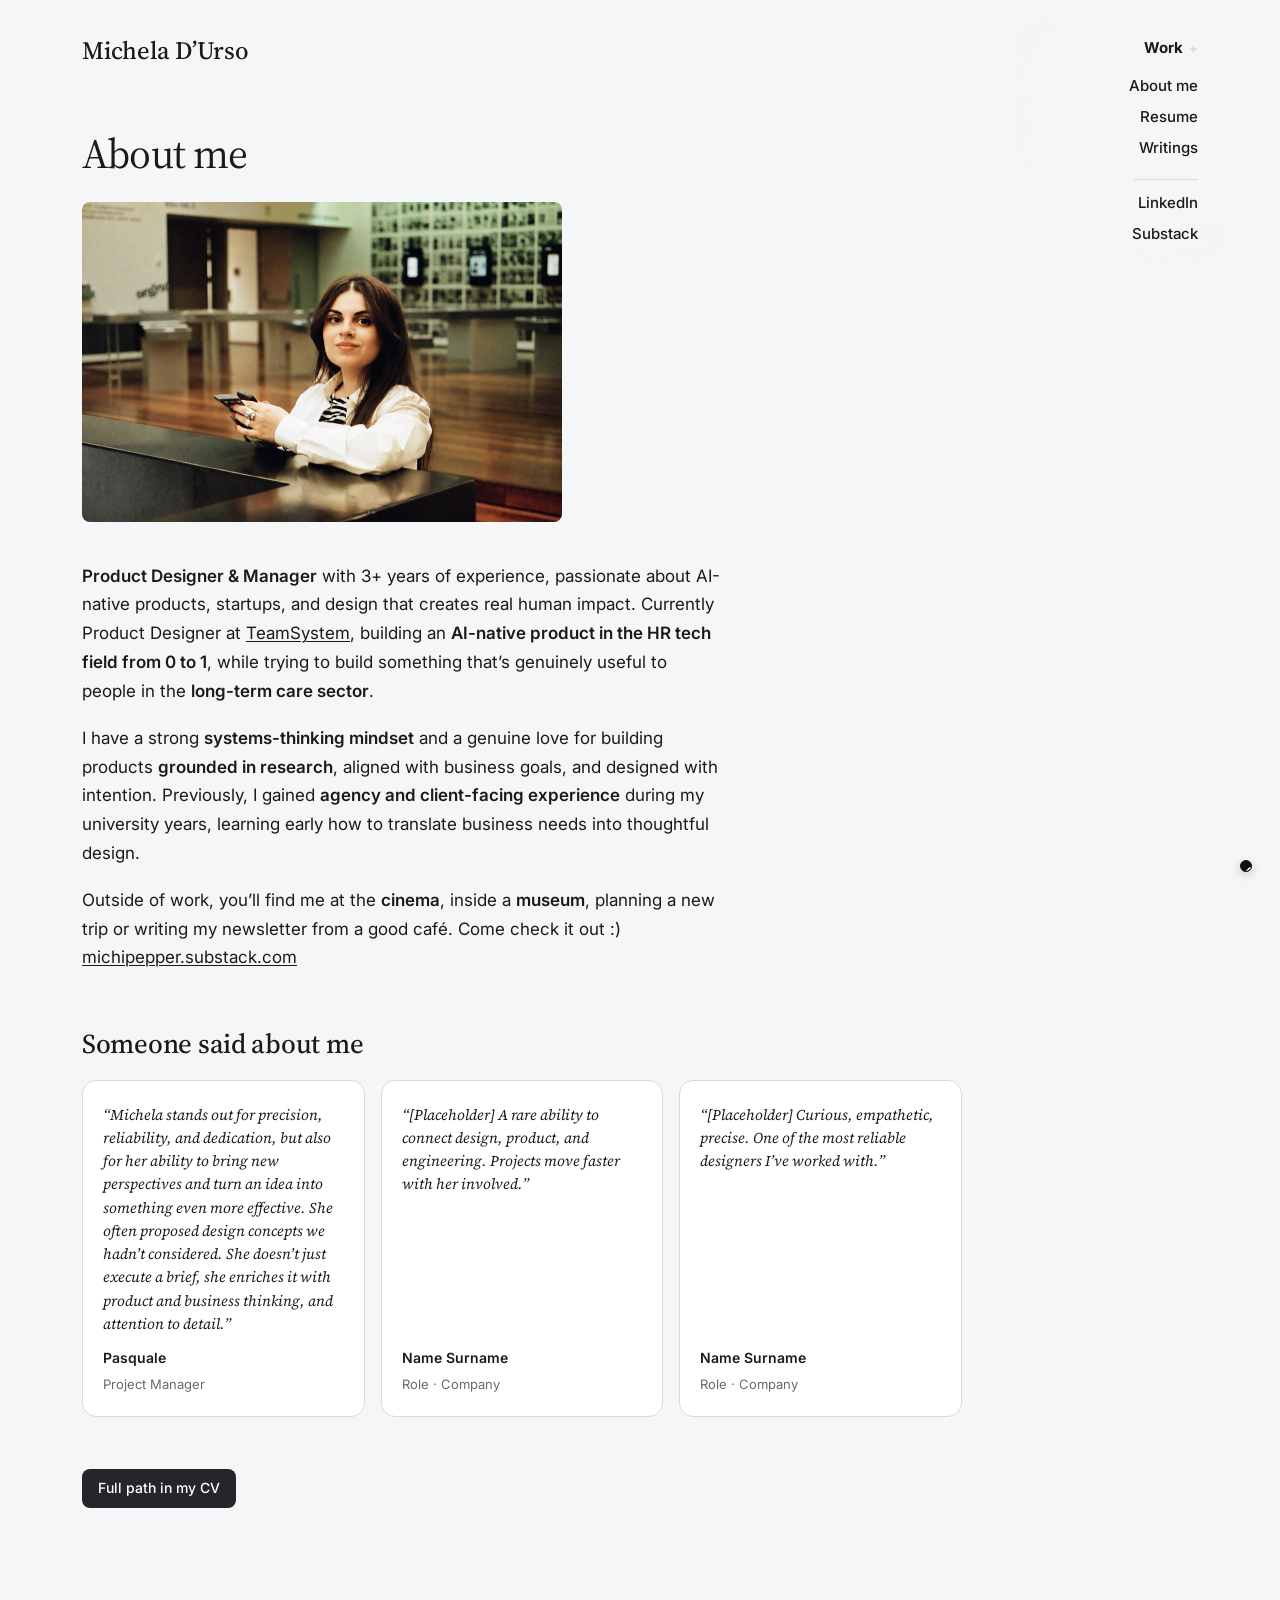
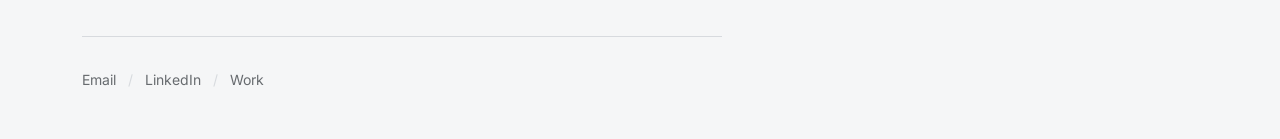
==== about.html @ c5403566 "about" ====
<!DOCTYPE html>
<html lang="en">
<head>
  <meta charset="UTF-8">
  <meta name="viewport" content="width=device-width, initial-scale=1.0">
  <title>About me &mdash; Michela D'Urso</title>
  <meta name="description" content="About Michela D&rsquo;Urso &mdash; Product Designer &amp; Manager working on AI-native products in HR and healthcare. Based in Milan.">
  <link rel="canonical" href="https://michipepper.github.io/about.html">
  <meta name="theme-color" content="#f5f6f7">
  <link rel="icon" type="image/svg+xml" href="assets/favicon.svg">
  <link rel="preconnect" href="https://fonts.googleapis.com">
  <link rel="preconnect" href="https://fonts.gstatic.com" crossorigin>
  <link href="https://fonts.googleapis.com/css2?family=Inter:wght@400;500;600&family=Source+Serif+4:opsz,wght@8..60,400;8..60,500&display=swap" rel="stylesheet">
  <link rel="stylesheet" href="assets/css/style.css?v=20260710d">
  <style>
    /* ===== About page styles ===== */
    .about-top { padding-top: 8px; margin-bottom: 0; }
    .about-photo { margin: 24px 0 40px; }
    .about-photo-ph { width: 480px; max-width: 100%; aspect-ratio: 3 / 2; border-radius: 8px; }
    .about-photo img { width: 480px; max-width: 100%; aspect-ratio: 3 / 2; object-fit: cover; object-position: center; border-radius: 8px; display: block; }

    .about-bio { margin-top: 0; }

    .about-timeline { margin-top: 48px; max-width: 640px; }
    .about-timeline h2 { margin-bottom: 4px; }
    .timeline-brief { margin-top: 12px; }
    .timeline-item { padding: 20px 0; border-top: 1px solid var(--rule); }
    .timeline-item:first-child { border-top: none; padding-top: 8px; }
    .timeline-date { font-size: 13px; color: var(--muted); font-weight: 500; margin-bottom: 4px; font-family: var(--sans); }
    .timeline-role { font-family: var(--serif); font-size: 1.15rem; font-weight: 700; margin-bottom: 4px; }
    .timeline-desc { font-size: 15px; color: var(--text); margin-bottom: 0; }
    .timeline-more { margin-top: 52px; }

    .testimonials { margin-top: 56px; max-width: 880px; }
    .testimonial-grid { display: grid; grid-template-columns: repeat(3, 1fr); gap: 16px; margin-top: 20px; }
    .testimonial-card {
      background: #fff;
      border: 1px solid var(--rule);
      border-radius: 14px;
      padding: 22px 20px;
      display: flex;
      flex-direction: column;
      gap: 12px;
    }
    .testimonial-quote {
      font-family: var(--serif);
      font-size: 15px;
      line-height: 1.55;
      color: var(--text);
      font-style: italic;
      margin-bottom: 0;
      flex: 1;
    }
    .testimonial-name { font-family: var(--sans); font-size: 14px; font-weight: 600; color: var(--text); }
    .testimonial-role { font-family: var(--sans); font-size: 13px; color: var(--muted); margin-top: -8px; }

    @media (max-width: 640px) {
      .testimonial-grid { grid-template-columns: 1fr; }
    }
  </style>
</head>
<body>
  <a class="skip-link" href="#main">Skip to content</a>
  <header class="site-header">
    <a href="index.html" class="site-masthead">Michela D&rsquo;Urso</a>
    <nav class="site-nav" aria-label="Primary">
      <button class="nav-work" aria-expanded="false" aria-controls="work-list">Work</button>
      <ul class="work-list" id="work-list">
        <li><a href="projects/ai-native-payroll.html">AI-native payroll</a></li>
        <li><a href="projects/longterm-care-startup.html">Long-term care startup</a></li>
        <li><a href="projects/dipendenti-in-cloud.html">Dipendenti in Cloud</a></li>
        <li><a href="projects/cnh-lms.html">CNH Web Academy</a></li>
        <li><a href="projects/albertina.html">Albertina Academy</a></li>
        <li><a href="projects/nicer.html">Nicer</a></li>
      </ul>
      <a href="about.html" class="active">About me</a>
      <a href="assets/Michela_DUrso_CV_2026.pdf" target="_blank" rel="noopener">Resume</a>
      <a href="writings.html">Writings</a>
      <span class="nav-divider" aria-hidden="true"></span>
      <a href="https://linkedin.com/in/dursomichela" target="_blank" rel="noopener">LinkedIn</a>
      <a href="https://michipepper.substack.com" target="_blank" rel="noopener">Substack</a>
    </nav>
  </header>

  <main class="site-content" id="main">
    <header class="about-top">
      <h1 class="case-title">About me</h1>
    </header>

    <div class="about-photo">
      <img loading="lazy" src="assets/images/michela-portrait.jpg" alt="Michela D&rsquo;Urso">
    </div>

    <article class="prose about-bio">
      <p><strong>Product Designer &amp; Manager</strong> with 3+ years of experience, passionate about AI-native products, startups, and design that creates real human impact. Currently Product Designer at <a href="https://www.teamsystem.com" target="_blank" rel="noopener">TeamSystem</a>, building an <strong>AI-native product in the HR tech field from 0 to 1</strong>, while trying to build something that&rsquo;s genuinely useful to people in the <strong>long-term care sector</strong>.</p>
      <p>I have a strong <strong>systems-thinking mindset</strong> and a genuine love for building products <strong>grounded in research</strong>, aligned with business goals, and designed with intention. Previously, I gained <strong>agency and client-facing experience</strong> during my university years, learning early how to translate business needs into thoughtful design.</p>
      <p>Outside of work, you&rsquo;ll find me at the <strong>cinema</strong>, inside a <strong>museum</strong>, planning a new trip or writing my newsletter from a good caf&eacute;. Come check it out :) <a href="https://michipepper.substack.com" target="_blank" rel="noopener">michipepper.substack.com</a></p>
    </article>

    <section class="testimonials">
      <h2>Someone said about me</h2>
      <div class="testimonial-grid">
        <div class="testimonial-card">
          <p class="testimonial-quote">&ldquo;Michela stands out for precision, reliability, and dedication, but also for her ability to bring new perspectives and turn an idea into something even more effective. She often proposed design concepts we hadn&rsquo;t considered. She doesn&rsquo;t just execute a brief, she enriches it with product and business thinking, and attention to detail.&rdquo;</p>
          <div class="testimonial-name">Pasquale</div>
          <div class="testimonial-role">Project Manager</div>
        </div>
        <div class="testimonial-card">
          <p class="testimonial-quote">&ldquo;[Placeholder] A rare ability to connect design, product, and engineering. Projects move faster with her involved.&rdquo;</p>
          <div class="testimonial-name">Name Surname</div>
          <div class="testimonial-role">Role &middot; Company</div>
        </div>
        <div class="testimonial-card">
          <p class="testimonial-quote">&ldquo;[Placeholder] Curious, empathetic, precise. One of the most reliable designers I&rsquo;ve worked with.&rdquo;</p>
          <div class="testimonial-name">Name Surname</div>
          <div class="testimonial-role">Role &middot; Company</div>
        </div>
      </div>
    </section>

    <div class="cta-row timeline-more">
      <a href="assets/Michela_DUrso_CV_2026.pdf" target="_blank" rel="noopener" class="cta">Full path in my CV</a>
    </div>

  </main>

  <footer class="site-footer footer">
    <div class="footer-inner">
      <a href="mailto:dursomichela01@gmail.com">Email</a>
      <span class="sep">/</span>
      <a href="https://linkedin.com/in/dursomichela" target="_blank" rel="noopener">LinkedIn</a>
      <span class="sep">/</span>
      <a href="index.html">Work</a>
    </div>
  </footer>
  <script src="assets/js/nav.js?v=20260710d"></script>
</body>
</html>
---- assets/css/style.css ----
/* ========== RESET ========== */
*, *::before, *::after {
  box-sizing: border-box;
  margin: 0;
  padding: 0;
}

html {
  -webkit-font-smoothing: antialiased;
  -moz-osx-font-smoothing: grayscale;
  text-rendering: optimizeLegibility;
}

img {
  max-width: 100%;
  height: auto;
  display: block;
}

a {
  color: inherit;
  text-decoration: none;
}

/* ========== TYPOGRAPHY & TOKENS ========== */
:root {
  /* Palette — cool editorial */
  --bg: #f5f6f7;
  --bg-alt: #eceef0;
  --text: #1a1a1a;
  --muted: #676b6f;
  --rule: #d7dade;
  --accent: #24262a;
  --link: #1a1a1a;
  --link-hover: #55636d;

  /* Type */
  --serif: "Source Serif 4", "Source Serif Pro", "Iowan Old Style", "Apple Garamond", Baskerville, "Times New Roman", serif;
  --sans: "Inter", -apple-system, BlinkMacSystemFont, "Segoe UI", Helvetica, Arial, sans-serif;

  /* Spacing */
  --max-w: 720px;
  --max-w-wide: 880px;
}

body {
  background: var(--bg);
  color: var(--text);
  font-family: var(--sans);
  font-size: 17px;
  line-height: 1.6;
  font-weight: 400;
}

h1, h2, h3, h4 {
  font-family: var(--serif);
  font-weight: 500;
  line-height: 1.15;
  letter-spacing: -0.01em;
  color: var(--text);
}

h1 {
  font-size: 3.5rem;
  font-weight: 400;
  letter-spacing: -0.025em;
  margin-bottom: 1.5rem;
}

h2 {
  font-size: 1.7rem;
  font-weight: 500;
  margin-bottom: 0.5rem;
}

h3 {
  font-size: 1.3rem;
  margin-bottom: 0.4rem;
}

p {
  margin-bottom: 1rem;
  color: var(--text);
}

p + p {
  margin-top: 0;
}

em, i { font-style: italic; }
strong, b { font-weight: 600; }

/* Inline links — Jenny Wen style: underlined, warm hover */
a.link, .prose a, p a {
  color: var(--link);
  text-decoration: underline;
  text-decoration-thickness: 1px;
  text-underline-offset: 2px;
  transition: color 0.15s ease;
}

a.link:hover, .prose a:hover, p a:hover {
  color: var(--link-hover);
}

/* ========== LAYOUT ========== */
.container {
  max-width: var(--max-w);
  margin: 0 auto;
  padding: 0 24px;
}

.container-wide {
  max-width: var(--max-w-wide);
  margin: 0 auto;
  padding: 0 24px;
}

/* ========== NAV ========== */
.nav {
  padding: 32px 0 16px;
  font-family: var(--sans);
  font-size: 15px;
}

.nav-inner {
  display: flex;
  gap: 28px;
  align-items: baseline;
}

.nav a {
  color: var(--muted);
  font-weight: 500;
  transition: color 0.15s ease;
}

.nav a:hover {
  color: var(--text);
}

.nav a.active {
  color: var(--text);
}

/* ========== HERO ========== */
.hero {
  padding: 48px 0 56px;
}

.hero-name {
  font-family: var(--serif);
  font-size: 3.5rem;
  font-weight: 500;
  letter-spacing: -0.025em;
  line-height: 1.1;
  margin-bottom: 1.5rem;
}

.hero-intro {
  font-size: 18px;
  line-height: 1.65;
  color: var(--text);
  max-width: 640px;
}

.hero-intro p {
  margin-bottom: 1.1rem;
}

/* ========== TIMELINE ENTRIES ========== */
.entries {
  margin-top: 24px;
}

.entry {
  padding: 32px 0;
  border-top: 1px solid var(--rule);
  max-width: min(880px, calc(100vw - 260px));
}

.entry-body { max-width: 640px; }

.entry:first-child {
  border-top: none;
  padding-top: 8px;
}

.entry-date {
  font-family: var(--sans);
  font-size: 13px;
  color: var(--muted);
  text-transform: none;
  letter-spacing: 0.02em;
  margin-bottom: 8px;
  font-weight: 500;
}

.entry-title {
  font-family: var(--serif);
  font-size: 1.5rem;
  font-weight: 500;
  margin-bottom: 8px;
  letter-spacing: -0.01em;
}

.entry-title a {
  border-bottom: 1.5px solid transparent;
  transition: border-color 0.15s ease;
}

.entry-title a:hover {
  border-bottom-color: var(--link-hover);
  color: var(--link-hover);
}

.entry-desc {
  font-size: 17px;
  line-height: 1.6;
  color: var(--text);
  max-width: 640px;
}

.entry-meta {
  font-family: var(--sans);
  font-size: 13px;
  color: var(--muted);
  margin-top: 10px;
  display: flex;
  gap: 18px;
  flex-wrap: wrap;
}

.entry-meta span::before {
  content: "·";
  margin-right: 18px;
  color: var(--rule);
}

.entry-meta span:first-child::before {
  content: "";
  margin: 0;
}

/* ========== CASE STUDY (single project) ========== */
.case-header {
  padding: 48px 0 32px;
  border-bottom: 1px solid var(--rule);
  margin-bottom: 40px;
  max-width: 640px;
}

.case-title {
  font-family: var(--serif);
  font-size: 2.6rem;
  font-weight: 400;
  letter-spacing: -0.02em;
  line-height: 1.15;
  margin-bottom: 12px;
}

.case-subtitle {
  font-size: 18px;
  color: var(--muted);
  max-width: 640px;
  margin-bottom: 24px;
}

.case-meta {
  display: flex;
  gap: 32px;
  flex-wrap: wrap;
  font-family: var(--sans);
  font-size: 13px;
  color: var(--muted);
}

.case-meta-item {
  display: flex;
  flex-direction: column;
  gap: 2px;
}

.case-meta-label {
  font-size: 12px;
  color: var(--text);
  text-transform: uppercase;
  letter-spacing: 0.08em;
  font-weight: 600;
}

.case-meta-value {
  font-size: 14px;
  color: var(--text);
}

.prose {
  max-width: 640px;
  font-size: 17px;
  line-height: 1.7;
}

.prose h2 {
  font-size: 1.55rem;
  margin-top: 2.4rem;
  margin-bottom: 0.8rem;
}

.prose h3 {
  font-size: 1.15rem;
  margin-top: 1.8rem;
  margin-bottom: 0.4rem;
}

.prose p {
  margin-bottom: 1.1rem;
}

.prose ul {
  margin-bottom: 1.2rem;
  padding-left: 20px;
}

.prose ul li {
  margin-bottom: 0.4rem;
  line-height: 1.6;
}

.prose blockquote {
  border-left: 2px solid var(--rule);
  padding-left: 20px;
  margin: 1.5rem 0;
  font-style: italic;
  color: var(--muted);
}

/* ========== CTA BUTTON ========== */
.cta-row {
  margin: 2rem 0 0.5rem;
}
a.cta {
  display: inline-block;
  font-family: var(--sans);
  font-size: 0.875rem;
  font-weight: 500;
  color: #fff;
  background: var(--accent);
  padding: 0.5rem 1rem;
  border-radius: 8px;
  text-decoration: none;
  transition: background 0.15s ease, transform 0.15s ease;
}
a.cta:hover {
  background: var(--link-hover);
  color: #fff;
}

/* ========== FOOTER ========== */
.footer {
  margin-top: 96px;
  padding: 32px 0 48px;
  font-family: var(--sans);
  font-size: 14px;
  color: var(--muted);
}

.footer-inner {
  display: flex;
  gap: 8px;
  flex-wrap: wrap;
  align-items: center;
  max-width: 640px;
  border-top: 1px solid var(--rule);
  padding-top: 32px;
}

.footer a {
  color: var(--muted);
  transition: color 0.15s ease;
}

.footer a:hover {
  color: var(--text);
}

.footer .sep {
  color: var(--rule);
  margin: 0 4px;
}

/* ========== SECTION HEADERS ========== */
.section-label {
  font-family: var(--sans);
  font-size: 12px;
  text-transform: uppercase;
  letter-spacing: 0.12em;
  font-weight: 600;
  color: var(--muted);
  margin-bottom: 24px;
  margin-top: 56px;
}

/* ========== RESPONSIVE ========== */
@media (max-width: 640px) {
  body { font-size: 16px; }
  .hero-name { font-size: 2.4rem; }
  .case-title { font-size: 2rem; }
  .entry-title { font-size: 1.3rem; }
  .hero { padding: 32px 0 40px; }
  .nav { padding: 24px 0 8px; }
  .nav-inner { gap: 20px; }
  .case-meta { gap: 20px; }
}

/* ========== ACCESSIBILITY ========== */
/* Visible keyboard focus, scoped to keyboard users via :focus-visible */
a:focus-visible,
button:focus-visible,
[tabindex]:focus-visible {
  outline: 2px solid var(--link-hover);
  outline-offset: 3px;
  border-radius: 2px;
}

/* Skip link — hidden until focused via keyboard */
.skip-link {
  position: absolute;
  left: 8px;
  top: -48px;
  z-index: 100;
  padding: 8px 16px;
  background: var(--text);
  color: var(--bg);
  font-family: var(--sans);
  font-size: 14px;
  font-weight: 500;
  border-radius: 6px;
  transition: top 0.15s ease;
}

.skip-link:focus {
  top: 8px;
}

/* ========== UTIL ========== */
.subtle { color: var(--muted); }
.pill {
  display: inline-block;
  padding: 3px 10px;
  background: var(--bg-alt);
  border-radius: 999px;
  font-size: 12px;
  color: var(--muted);
  font-family: var(--sans);
  margin-right: 6px;
  margin-bottom: 6px;
}

/* ========== SITE LAYOUT (right-side nav, Jenny Wen style) ========== */
.site-header,
.site-content,
.site-footer {
  max-width: 1180px;
  margin-left: auto;
  margin-right: auto;
  padding-left: 32px;
  padding-right: 32px;
}

.site-header {
  position: relative;
  display: flex;
  justify-content: space-between;
  align-items: flex-start;
  gap: 40px;
  padding-top: 36px;
  margin-bottom: 56px;
}

/* Homepage: name + intro live in the header, masthead omitted */
.site-intro { max-width: 680px; margin-top: 64px; }
.site-intro .hero-name { margin-bottom: 1.3rem; }
.site-content > .section-label:first-child { margin-top: 0; }

.site-masthead {
  font-family: var(--serif);
  font-size: 1.55rem;
  font-weight: 500;
  letter-spacing: -0.01em;
  line-height: 1.2;
  color: var(--text);
}

.site-masthead .site-section { color: var(--muted); }

/* Right-side vertical nav — fixed so it stays in place on scroll and the
   Work accordion never pushes the page content down. Right offset tracks
   the centered content column instead of the raw viewport edge. */
.site-nav {
  position: fixed;
  top: 36px;
  right: max(32px, calc((100vw - 1180px) / 2 + 32px));
  z-index: 10;
  display: flex;
  flex-direction: column;
  align-items: flex-end;
  text-align: right;
  gap: 7px;
  font-family: var(--sans);
  font-size: 15px;
  flex-shrink: 0;
}

.site-nav a,
.nav-work {
  color: var(--text);
  font-weight: 500;
  transition: color 0.15s ease;
}

.site-nav a:hover,
.nav-work:hover { color: var(--text); }
.site-nav a.active { color: var(--text); }

.nav-work {
  background: none;
  border: none;
  padding: 0;
  font: inherit;
  font-weight: 700;
  cursor: pointer;
  display: inline-flex;
  align-items: baseline;
  gap: 6px;
}

.nav-work::after {
  content: "+";
  font-size: 13px;
  color: var(--rule);
  transition: color 0.15s ease;
}

.nav-work[aria-expanded="true"]::after { content: "\2013"; }

.work-list {
  list-style: none;
  display: flex;
  flex-direction: column;
  align-items: flex-end;
  gap: 5px;
  margin: 0;
  padding: 0;
  max-height: 0;
  overflow: hidden;
  opacity: 0;
  transition: max-height 0.28s ease, opacity 0.2s ease, margin 0.28s ease;
}

.work-list.open {
  max-height: 360px;
  opacity: 1;
  margin: 6px 0 4px;
}

.work-list a {
  font-size: 14px;
  color: var(--text);
  font-weight: 400;
}

.nav-divider {
  width: 64px;
  height: 1px;
  background: var(--rule);
  margin: 12px 0 4px;
}

.site-content { width: 100%; }

.site-footer {
  margin-top: 96px;
  padding-bottom: 48px;
  font-family: var(--sans);
  font-size: 14px;
  color: var(--muted);
}

/* ========== WRITINGS (Notes style) ========== */
.writings-intro {
  font-size: 18px;
  color: var(--muted);
  max-width: 600px;
  margin-bottom: 8px;
}

.writing-list { margin-top: 8px; }

.writing {
  padding: 28px 0;
  border-top: 1px solid var(--rule);
  max-width: 640px;
}

.writing:first-child { border-top: none; padding-top: 8px; }

.writing-date {
  font-size: 13px;
  color: var(--muted);
  margin-bottom: 8px;
  font-weight: 500;
}

.writing-title {
  font-family: var(--serif);
  font-size: 1.4rem;
  font-weight: 500;
  letter-spacing: -0.01em;
  line-height: 1.25;
  margin-bottom: 6px;
}

.writing-title a {
  text-decoration: underline;
  text-decoration-thickness: 1px;
  text-underline-offset: 3px;
  transition: color 0.15s ease;
}

.writing-title a:hover { color: var(--link-hover); }

.writing-desc {
  font-size: 16px;
  color: var(--muted);
  max-width: 600px;
}

/* ========== IMAGE PLACEHOLDERS ========== */
.img-placeholder {
  display: flex;
  align-items: center;
  justify-content: center;
  text-align: center;
  background: var(--bg-alt);
  border: 1px dashed #b9bec3;
  border-radius: 6px;
  color: var(--muted);
  font-family: var(--sans);
  font-size: 11px;
  letter-spacing: 0.03em;
  padding: 10px;
  word-break: break-word;
}

/* Cover image under each work entry (title + description above it) */
.entry-cover { display: block; margin-top: 20px; }
.entry-cover .img-placeholder { aspect-ratio: 16 / 9; }
.entry-cover img {
  width: 100%;
  height: auto;
  border-radius: 8px;
  display: block;
}

/* Figures inside a project case study */
.project-figure { max-width: 640px; margin: 2.2rem 0; }
.project-figure .img-placeholder { aspect-ratio: 3 / 2; }
.project-figure img {
  width: 100%;
  height: auto;
  border-radius: 8px;
  display: block;
}
.project-figure figcaption {
  font-size: 13px;
  color: var(--muted);
  margin-top: 10px;
}

/* Cover image — larger (880px), sits under the title + description.
   Capped so it never slides under the fixed right-side nav on scroll. */
.project-cover {
  max-width: min(880px, calc(100vw - 260px));
  margin-top: 1.6rem;
}
.project-cover .img-placeholder { aspect-ratio: 16 / 9; }
.case-header:has(+ .project-cover) {
  border-bottom: none;
  margin-bottom: 20px;
}

/* Right-nav layout — mobile */
@media (max-width: 640px) {
  .site-header {
    flex-direction: column;
    gap: 18px;
    padding-top: 24px;
    margin-bottom: 36px;
  }
  .site-nav { position: static; top: auto; right: auto; align-items: flex-start; text-align: left; width: 100%; }
  .site-intro { margin-top: 24px; }
  .work-list { align-items: flex-start; }
  .nav-divider { align-self: stretch; width: 100%; }
  .site-header,
  .site-content,
  .site-footer { padding-left: 20px; padding-right: 20px; }
  .writing-title { font-size: 1.25rem; }
  .entry { max-width: 100%; }
  .project-cover { max-width: 100%; }
}
.prose .pull-quote{
  font-family: "Source Serif 4", Georgia, serif;
  font-size: 1.5rem;
  line-height: 1.35;
  color: #5b3df5;
  font-style: normal;
  margin: 2.5rem 0;
  padding: 0;
  border: 0;
}
.prose .pull-quote cite{
  display: block;
  margin-top: 0.6rem;
  font-size: 0.9rem;
  font-style: normal;
  color: #5b3df5;
}
.pull-statement{
  font-family: "Source Serif 4", Georgia, serif;
  font-size: 1.5rem;
  line-height: 1.35;
  color: #5b3df5;
  margin: 2.5rem 0;
}

/* ========== CNH CASE — KPI cards ========== */
.kpi-grid {
  display: grid;
  grid-template-columns: repeat(3, 1fr);
  gap: 14px;
  margin: 1.8rem 0;
  max-width: 640px;
}
.kpi {
  background: #fff;
  border: 1px solid var(--rule);
  border-radius: 14px;
  padding: 20px 18px;
}
.kpi-val {
  font-family: var(--serif);
  font-size: 1.85rem;
  font-weight: 600;
  color: #c4630a;          /* CNH-Case orange; use var(--link-hover) for site brown */
  line-height: 1;
  letter-spacing: -0.01em;
}
.kpi-lab {
  font-size: 13px;
  color: var(--muted);
  margin-top: 8px;
  line-height: 1.4;
}

/* ========== CNH CASE — process phases ========== */
.phase {
  display: grid;
  grid-template-columns: auto 1fr;
  gap: 16px;
  align-items: start;
  margin: 0.9rem 0;
  max-width: 640px;
}
.phase-n {
  font-family: var(--serif);
  font-size: 1.35rem;
  font-weight: 600;
  color: #c4630a;
  line-height: 1.1;
  min-width: 34px;
}
.phase-t {
  font-size: 16px;
  line-height: 1.6;
}

/* CNH page only — orange accents instead of the site purple */
.page-cnh .pull-statement { color: #c4630a; }

@media (max-width: 640px) {
  .kpi-grid { grid-template-columns: 1fr; }
}

/* Back-to-top chevron — injected on every page by nav.js */
/* Back-to-top: always present as a small dot; opens into a full chevron on scroll */
.to-top {
  position: fixed;
  right: 28px;
  bottom: 28px;
  width: 12px;
  height: 12px;
  display: grid;
  place-items: center;
  padding: 0;
  background: #111;
  color: #fff;
  border: 1px solid #111;
  border-radius: 50%;
  box-shadow: 0 3px 10px rgba(20, 26, 34, 0.22);
  cursor: pointer;
  overflow: hidden;
  transition: width 0.25s ease, height 0.25s ease, box-shadow 0.25s ease, background 0.15s ease, border-color 0.15s ease;
  z-index: 100;
}
.to-top svg {
  width: 18px;
  height: 18px;
  display: block;
  opacity: 0;
  transform: scale(0.4);
  transition: opacity 0.2s ease, transform 0.25s ease;
}
.to-top.visible {
  width: 44px;
  height: 44px;
  box-shadow: 0 6px 20px rgba(20, 26, 34, 0.22);
}
.to-top.visible svg {
  opacity: 1;
  transform: scale(1);
}
.to-top:hover { background: #000; border-color: #000; }
.to-top:focus-visible { outline: 2px solid var(--link-hover); outline-offset: 2px; }

@media (max-width: 640px) {
  .to-top { right: 16px; bottom: 16px; }
}

/* Soft frosted zone behind the nav — always present (open or closed), and
   feathered with a gradient mask so it reads as a gentle blurred area rather
   than a hard-edged rectangle. It grows automatically as the menu expands. */
.site-nav::before {
  content: "";
  position: absolute;
  inset: -18px -24px -20px -30px;
  z-index: -1;
  border-radius: 18px;
  background: rgba(245, 246, 247, 0.18);
  backdrop-filter: blur(8px);
  -webkit-backdrop-filter: blur(8px);
  -webkit-mask-image: radial-gradient(135% 120% at 100% 10%, #000 40%, rgba(0, 0, 0, 0.5) 62%, transparent 84%);
  mask-image: radial-gradient(135% 120% at 100% 10%, #000 40%, rgba(0, 0, 0, 0.5) 62%, transparent 84%);
  pointer-events: none;
  transition: inset 0.28s ease;
}
@media (max-width: 640px) {
  .site-nav::before { display: none; }
}

/* Social nav links (LinkedIn, Substack) underline on hover */
.site-nav a[href*="linkedin.com"]:hover,
.site-nav a[href*="substack.com"]:hover {
  text-decoration: underline;
  text-underline-offset: 3px;
}
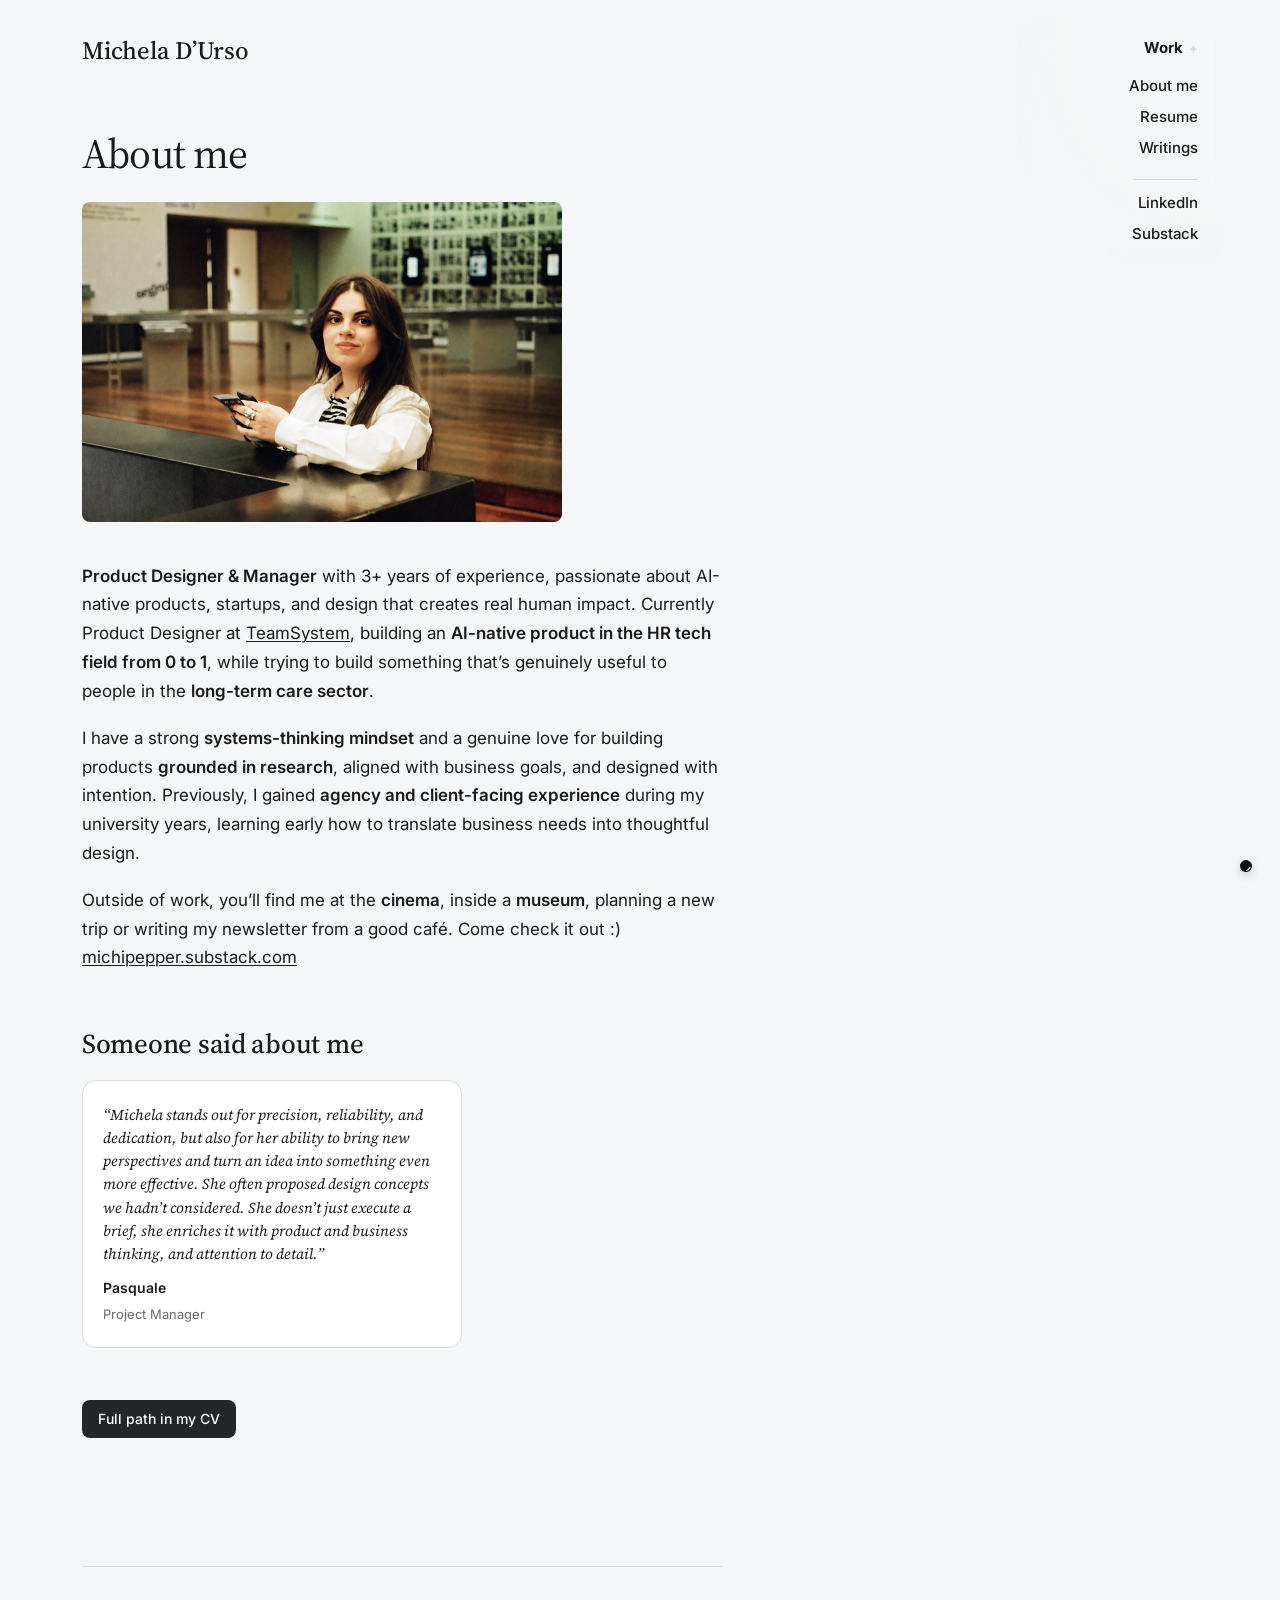
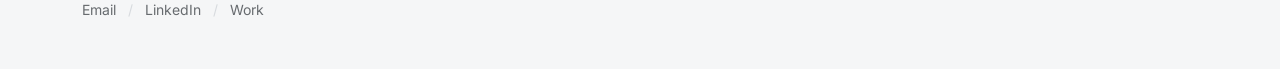
==== commit 7640fcf4: "Hide placeholder testimonials until real ones are ready Co-Authored-By: Claude Opus 4.8 (1M context)" ====
--- a/about.html
+++ b/about.html
@@ -32,7 +32,7 @@
     .timeline-more { margin-top: 52px; }
 
     .testimonials { margin-top: 56px; max-width: 880px; }
-    .testimonial-grid { display: grid; grid-template-columns: repeat(3, 1fr); gap: 16px; margin-top: 20px; }
+    .testimonial-grid { display: grid; grid-template-columns: repeat(auto-fit, minmax(260px, 380px)); gap: 16px; margin-top: 20px; justify-content: start; }
     .testimonial-card {
       background: #fff;
       border: 1px solid var(--rule);
@@ -105,16 +105,7 @@
           <div class="testimonial-name">Pasquale</div>
           <div class="testimonial-role">Project Manager</div>
         </div>
-        <div class="testimonial-card">
-          <p class="testimonial-quote">&ldquo;[Placeholder] A rare ability to connect design, product, and engineering. Projects move faster with her involved.&rdquo;</p>
-          <div class="testimonial-name">Name Surname</div>
-          <div class="testimonial-role">Role &middot; Company</div>
-        </div>
-        <div class="testimonial-card">
-          <p class="testimonial-quote">&ldquo;[Placeholder] Curious, empathetic, precise. One of the most reliable designers I&rsquo;ve worked with.&rdquo;</p>
-          <div class="testimonial-name">Name Surname</div>
-          <div class="testimonial-role">Role &middot; Company</div>
-        </div>
+        <!-- TODO: add two more real testimonials here; placeholder cards hidden until then -->
       </div>
     </section>
 
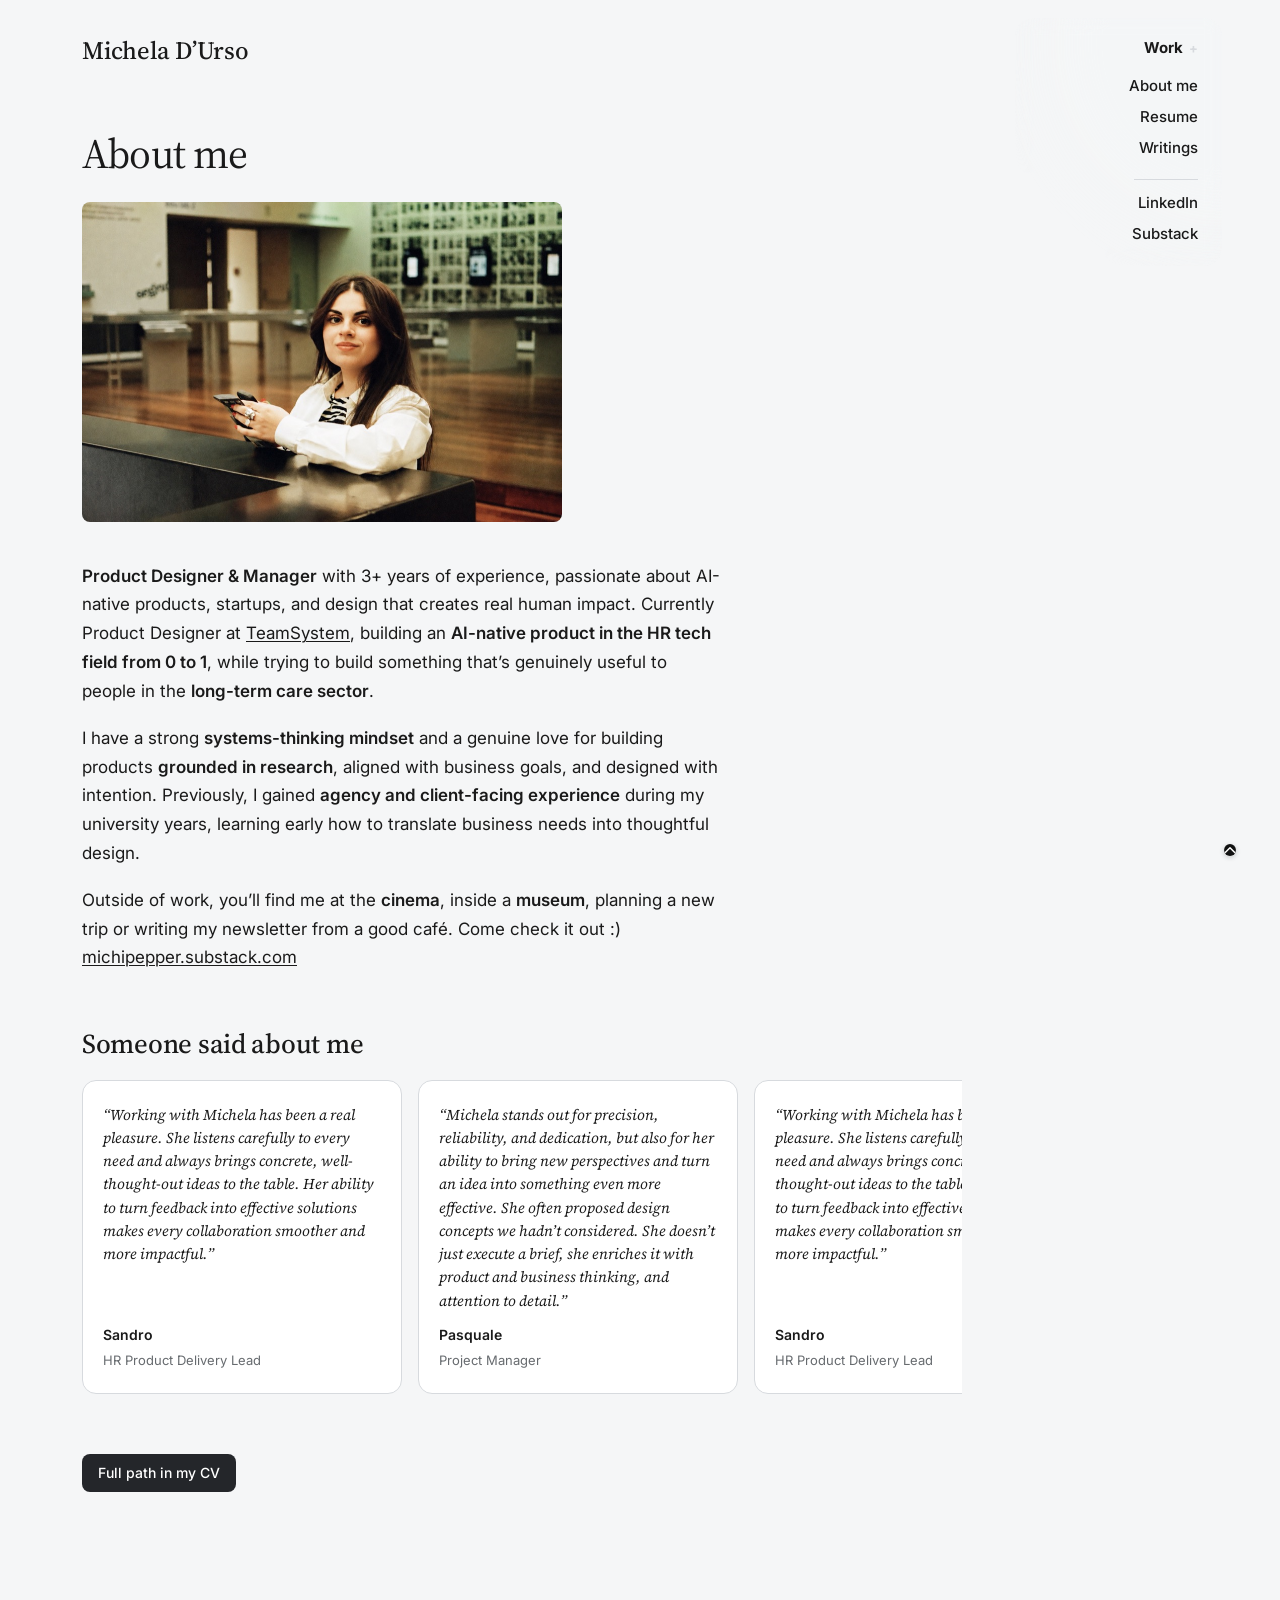
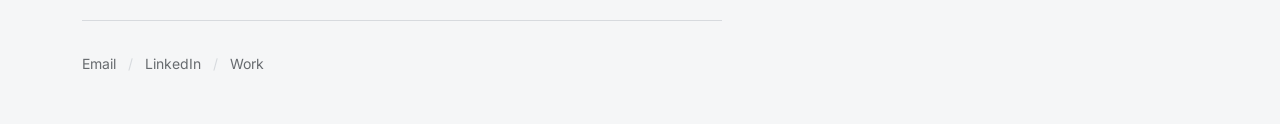
==== commit 0aac6f3c: "fix about me" ====
--- a/about.html
+++ b/about.html
@@ -32,8 +32,26 @@
     .timeline-more { margin-top: 52px; }
 
     .testimonials { margin-top: 56px; max-width: 880px; }
-    .testimonial-grid { display: grid; grid-template-columns: repeat(auto-fit, minmax(260px, 380px)); gap: 16px; margin-top: 20px; justify-content: start; }
+    /* Single-row scrollable carousel */
+    .testimonial-grid {
+      display: flex;
+      flex-wrap: nowrap;
+      gap: 16px;
+      margin-top: 20px;
+      overflow-x: auto;
+      scroll-snap-type: x mandatory;
+      -webkit-overflow-scrolling: touch;
+      scroll-padding: 2px;
+      padding-bottom: 8px;
+      scrollbar-width: thin;
+      scrollbar-color: var(--rule) transparent;
+    }
+    .testimonial-grid::-webkit-scrollbar { height: 6px; }
+    .testimonial-grid::-webkit-scrollbar-thumb { background: var(--rule); border-radius: 3px; }
+    .testimonial-grid::-webkit-scrollbar-track { background: transparent; }
     .testimonial-card {
+      flex: 0 0 320px;
+      scroll-snap-align: start;
       background: #fff;
       border: 1px solid var(--rule);
       border-radius: 14px;
@@ -55,7 +73,7 @@
     .testimonial-role { font-family: var(--sans); font-size: 13px; color: var(--muted); margin-top: -8px; }
 
     @media (max-width: 640px) {
-      .testimonial-grid { grid-template-columns: 1fr; }
+      .testimonial-card { flex-basis: 84%; }
     }
   </style>
 </head>
@@ -74,7 +92,7 @@
         <li><a href="projects/nicer.html">Nicer</a></li>
       </ul>
       <a href="about.html" class="active">About me</a>
-      <a href="assets/Michela_DUrso_CV_2026.pdf" target="_blank" rel="noopener">Resume</a>
+      <a href="assets/Michela_DUrso_CV_2026.pdf?v=20260710" target="_blank" rel="noopener">Resume</a>
       <a href="writings.html">Writings</a>
       <span class="nav-divider" aria-hidden="true"></span>
       <a href="https://linkedin.com/in/dursomichela" target="_blank" rel="noopener">LinkedIn</a>
@@ -99,18 +117,27 @@
 
     <section class="testimonials">
       <h2>Someone said about me</h2>
-      <div class="testimonial-grid">
+      <div class="testimonial-grid" tabindex="0" role="region" aria-label="Testimonials, scroll horizontally">
+         <div class="testimonial-card">
+          <p class="testimonial-quote">&ldquo;Working with Michela has been a real pleasure. She listens carefully to every need and always brings concrete, well-thought-out ideas to the table. Her ability to turn feedback into effective solutions makes every collaboration smoother and more impactful.&rdquo;</p>
+          <div class="testimonial-name">Sandro</div>
+          <div class="testimonial-role">HR Product Delivery Lead</div>
+        </div>
         <div class="testimonial-card">
           <p class="testimonial-quote">&ldquo;Michela stands out for precision, reliability, and dedication, but also for her ability to bring new perspectives and turn an idea into something even more effective. She often proposed design concepts we hadn&rsquo;t considered. She doesn&rsquo;t just execute a brief, she enriches it with product and business thinking, and attention to detail.&rdquo;</p>
           <div class="testimonial-name">Pasquale</div>
           <div class="testimonial-role">Project Manager</div>
         </div>
-        <!-- TODO: add two more real testimonials here; placeholder cards hidden until then -->
+        <div class="testimonial-card">
+          <p class="testimonial-quote">&ldquo;Working with Michela has been a real pleasure. She listens carefully to every need and always brings concrete, well-thought-out ideas to the table. Her ability to turn feedback into effective solutions makes every collaboration smoother and more impactful.&rdquo;</p>
+          <div class="testimonial-name">Sandro</div>
+          <div class="testimonial-role">HR Product Delivery Lead</div>
+        </div>
       </div>
     </section>
 
     <div class="cta-row timeline-more">
-      <a href="assets/Michela_DUrso_CV_2026.pdf" target="_blank" rel="noopener" class="cta">Full path in my CV</a>
+      <a href="assets/Michela_DUrso_CV_2026.pdf?v=20260710" target="_blank" rel="noopener" class="cta">Full path in my CV</a>
     </div>
 
   </main>
--- a/assets/css/style.css
+++ b/assets/css/style.css
@@ -402,6 +402,7 @@
 
 /* ========== RESPONSIVE ========== */
 @media (max-width: 640px) {
+  html, body { overflow-x: hidden; }
   body { font-size: 16px; }
   .hero-name { font-size: 2.4rem; }
   .case-title { font-size: 2rem; }
@@ -554,12 +555,14 @@
   max-height: 0;
   overflow: hidden;
   opacity: 0;
-  transition: max-height 0.28s ease, opacity 0.2s ease, margin 0.28s ease;
+  transform: translateY(-4px);
+  transition: opacity 0.2s ease, transform 0.2s ease;
 }
 
 .work-list.open {
   max-height: 360px;
   opacity: 1;
+  transform: translateY(0);
   margin: 6px 0 4px;
 }
 
@@ -791,28 +794,38 @@
   .kpi-grid { grid-template-columns: 1fr; }
 }
 
-/* Back-to-top chevron — injected on every page by nav.js */
-/* Back-to-top: always present as a small dot; opens into a full chevron on scroll */
+/* Back-to-top: always present as a small dot; opens into a full chevron on scroll.
+   The circle is a ::before scaled with transform (no width/height layout animation),
+   inside a fixed 44px tap target. */
 .to-top {
   position: fixed;
   right: 28px;
   bottom: 28px;
-  width: 12px;
-  height: 12px;
+  width: 44px;
+  height: 44px;
   display: grid;
   place-items: center;
   padding: 0;
+  background: transparent;
+  color: #fff;
+  border: 0;
+  cursor: pointer;
+  z-index: 100;
+}
+.to-top::before {
+  content: "";
+  position: absolute;
+  inset: 0;
+  border-radius: 50%;
   background: #111;
-  color: #fff;
-  border: 1px solid #111;
-  border-radius: 50%;
-  box-shadow: 0 3px 10px rgba(20, 26, 34, 0.22);
-  cursor: pointer;
-  overflow: hidden;
-  transition: width 0.25s ease, height 0.25s ease, box-shadow 0.25s ease, background 0.15s ease, border-color 0.15s ease;
-  z-index: 100;
-}
+  box-shadow: 0 6px 20px rgba(20, 26, 34, 0.22);
+  transform: scale(0.27);
+  transition: transform 0.25s ease, background 0.15s ease;
+}
+.to-top.visible::before { transform: scale(1); }
+.to-top:hover::before { background: #000; }
 .to-top svg {
+  position: relative;
   width: 18px;
   height: 18px;
   display: block;
@@ -820,16 +833,10 @@
   transform: scale(0.4);
   transition: opacity 0.2s ease, transform 0.25s ease;
 }
-.to-top.visible {
-  width: 44px;
-  height: 44px;
-  box-shadow: 0 6px 20px rgba(20, 26, 34, 0.22);
-}
 .to-top.visible svg {
   opacity: 1;
   transform: scale(1);
 }
-.to-top:hover { background: #000; border-color: #000; }
 .to-top:focus-visible { outline: 2px solid var(--link-hover); outline-offset: 2px; }
 
 @media (max-width: 640px) {
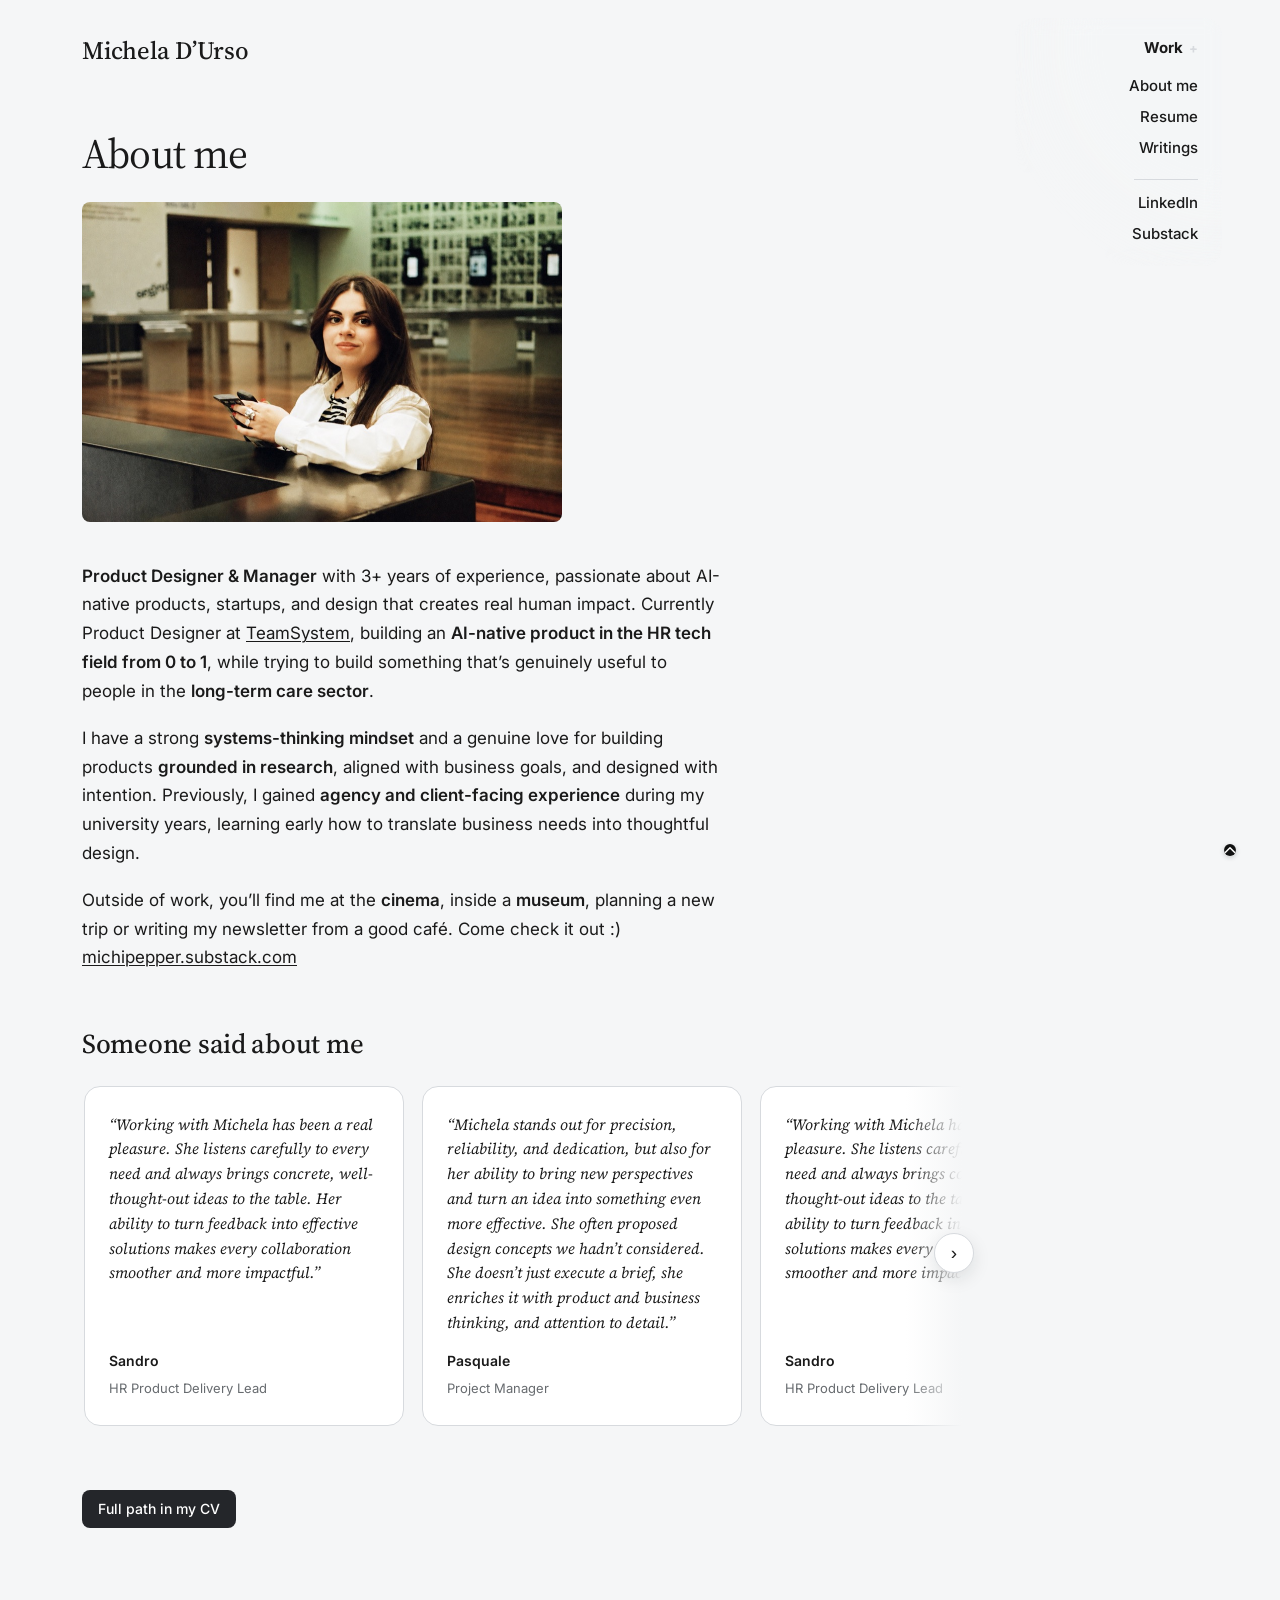
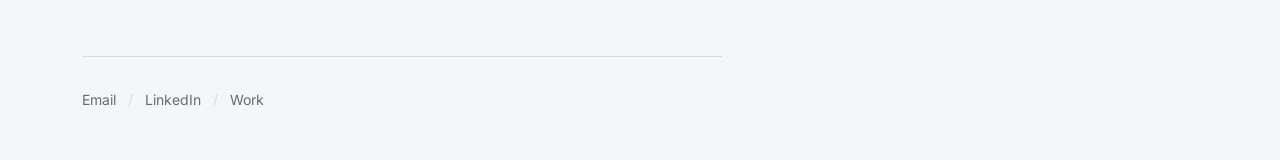
==== commit 77d49bb9: "fix" ====
--- a/about.html
+++ b/about.html
@@ -32,38 +32,41 @@
     .timeline-more { margin-top: 52px; }
 
     .testimonials { margin-top: 56px; max-width: 880px; }
-    /* Single-row scrollable carousel */
+    /* Testimonials carousel — single row, smooth horizontal scroll */
+    .testimonial-carousel { position: relative; margin-top: 20px; }
     .testimonial-grid {
       display: flex;
       flex-wrap: nowrap;
-      gap: 16px;
-      margin-top: 20px;
+      gap: 18px;
       overflow-x: auto;
       scroll-snap-type: x mandatory;
+      scroll-behavior: smooth;
       -webkit-overflow-scrolling: touch;
-      scroll-padding: 2px;
-      padding-bottom: 8px;
-      scrollbar-width: thin;
-      scrollbar-color: var(--rule) transparent;
-    }
-    .testimonial-grid::-webkit-scrollbar { height: 6px; }
-    .testimonial-grid::-webkit-scrollbar-thumb { background: var(--rule); border-radius: 3px; }
-    .testimonial-grid::-webkit-scrollbar-track { background: transparent; }
+      scroll-padding-left: 2px;
+      padding: 6px 2px 12px;
+      scrollbar-width: none;
+    }
+    .testimonial-grid::-webkit-scrollbar { display: none; }
     .testimonial-card {
       flex: 0 0 320px;
       scroll-snap-align: start;
       background: #fff;
       border: 1px solid var(--rule);
-      border-radius: 14px;
-      padding: 22px 20px;
+      border-radius: 16px;
+      padding: 26px 24px;
       display: flex;
       flex-direction: column;
-      gap: 12px;
+      gap: 14px;
+      transition: transform 0.25s ease, box-shadow 0.25s ease;
+    }
+    .testimonial-card:hover {
+      transform: translateY(-3px);
+      box-shadow: 0 14px 30px rgba(20, 26, 34, 0.09);
     }
     .testimonial-quote {
       font-family: var(--serif);
-      font-size: 15px;
-      line-height: 1.55;
+      font-size: 15.5px;
+      line-height: 1.6;
       color: var(--text);
       font-style: italic;
       margin-bottom: 0;
@@ -72,8 +75,54 @@
     .testimonial-name { font-family: var(--sans); font-size: 14px; font-weight: 600; color: var(--text); }
     .testimonial-role { font-family: var(--sans); font-size: 13px; color: var(--muted); margin-top: -8px; }
 
+    /* edge fades — visible only when there's more to scroll toward */
+    .testimonial-carousel::before,
+    .testimonial-carousel::after {
+      content: "";
+      position: absolute;
+      top: 0; bottom: 12px;
+      width: 56px;
+      pointer-events: none;
+      z-index: 2;
+      opacity: 0;
+      transition: opacity 0.2s ease;
+    }
+    .testimonial-carousel::before { left: 0; background: linear-gradient(90deg, var(--bg), transparent); }
+    .testimonial-carousel::after { right: 0; background: linear-gradient(270deg, var(--bg), transparent); }
+    .testimonial-carousel.can-left::before { opacity: 1; }
+    .testimonial-carousel.can-right::after { opacity: 1; }
+
+    /* prev / next controls */
+    .tcar-btn {
+      position: absolute;
+      top: calc(50% - 6px);
+      transform: translateY(-50%);
+      z-index: 3;
+      width: 40px; height: 40px;
+      display: grid; place-items: center;
+      border-radius: 50%;
+      border: 1px solid var(--rule);
+      background: #fff;
+      color: var(--text);
+      cursor: pointer;
+      box-shadow: 0 6px 18px rgba(20, 26, 34, 0.10);
+      opacity: 0;
+      transition: opacity 0.2s ease, border-color 0.15s ease, transform 0.15s ease;
+      font-size: 19px; line-height: 1; padding: 0;
+    }
+    .tcar-btn.prev { left: -12px; }
+    .tcar-btn.next { right: -12px; }
+    .tcar-btn:hover { border-color: var(--text); }
+    .testimonial-carousel.can-left .tcar-btn.prev,
+    .testimonial-carousel.can-right .tcar-btn.next { opacity: 1; }
+    .tcar-btn:focus-visible { opacity: 1; outline: 2px solid var(--link-hover); outline-offset: 2px; }
+
     @media (max-width: 640px) {
       .testimonial-card { flex-basis: 84%; }
+      .testimonial-carousel::before, .testimonial-carousel::after { width: 32px; }
+    }
+    @media (hover: none) {
+      .tcar-btn { display: none; }
     }
   </style>
 </head>
@@ -117,6 +166,7 @@
 
     <section class="testimonials">
       <h2>Someone said about me</h2>
+      <div class="testimonial-carousel">
       <div class="testimonial-grid" tabindex="0" role="region" aria-label="Testimonials, scroll horizontally">
          <div class="testimonial-card">
           <p class="testimonial-quote">&ldquo;Working with Michela has been a real pleasure. She listens carefully to every need and always brings concrete, well-thought-out ideas to the table. Her ability to turn feedback into effective solutions makes every collaboration smoother and more impactful.&rdquo;</p>
@@ -134,6 +184,9 @@
           <div class="testimonial-role">HR Product Delivery Lead</div>
         </div>
       </div>
+      <button class="tcar-btn prev" type="button" aria-label="Previous testimonials">&lsaquo;</button>
+      <button class="tcar-btn next" type="button" aria-label="Next testimonials">&rsaquo;</button>
+      </div>
     </section>
 
     <div class="cta-row timeline-more">
@@ -152,5 +205,29 @@
     </div>
   </footer>
   <script src="assets/js/nav.js?v=20260710d"></script>
+  <script>
+    // Testimonials carousel — smooth prev/next + dynamic edge fades
+    (function () {
+      var car = document.querySelector('.testimonial-carousel');
+      if (!car) return;
+      var track = car.querySelector('.testimonial-grid');
+      var prev = car.querySelector('.tcar-btn.prev');
+      var next = car.querySelector('.tcar-btn.next');
+      function step() {
+        var card = track.querySelector('.testimonial-card');
+        return card ? card.getBoundingClientRect().width + 18 : track.clientWidth * 0.9;
+      }
+      function update() {
+        var max = track.scrollWidth - track.clientWidth - 1;
+        car.classList.toggle('can-left', track.scrollLeft > 1);
+        car.classList.toggle('can-right', track.scrollLeft < max);
+      }
+      if (prev) prev.addEventListener('click', function () { track.scrollBy({ left: -step(), behavior: 'smooth' }); });
+      if (next) next.addEventListener('click', function () { track.scrollBy({ left: step(), behavior: 'smooth' }); });
+      track.addEventListener('scroll', update, { passive: true });
+      window.addEventListener('resize', update);
+      update();
+    })();
+  </script>
 </body>
 </html>
--- a/assets/css/style.css
+++ b/assets/css/style.css
@@ -441,6 +441,16 @@
 
 .skip-link:focus {
   top: 8px;
+}
+
+/* Respect users who prefer reduced motion — near-instant, no smooth scroll */
+@media (prefers-reduced-motion: reduce) {
+  *, *::before, *::after {
+    animation-duration: 0.01ms !important;
+    animation-iteration-count: 1 !important;
+    transition-duration: 0.01ms !important;
+    scroll-behavior: auto !important;
+  }
 }
 
 /* ========== UTIL ========== */
@@ -656,14 +666,17 @@
 }
 
 /* Cover image under each work entry (title + description above it) */
-.entry-cover { display: block; margin-top: 20px; }
+.entry-cover { display: block; margin-top: 20px; border-radius: 8px; overflow: hidden; }
 .entry-cover .img-placeholder { aspect-ratio: 16 / 9; }
 .entry-cover img {
   width: 100%;
   height: auto;
   border-radius: 8px;
   display: block;
-}
+  transition: transform 0.45s cubic-bezier(0.2, 0.6, 0.2, 1);
+}
+.entry-cover:hover img,
+.entry-cover:focus-visible img { transform: scale(1.035); }
 
 /* Figures inside a project case study */
 .project-figure { max-width: 640px; margin: 2.2rem 0; }
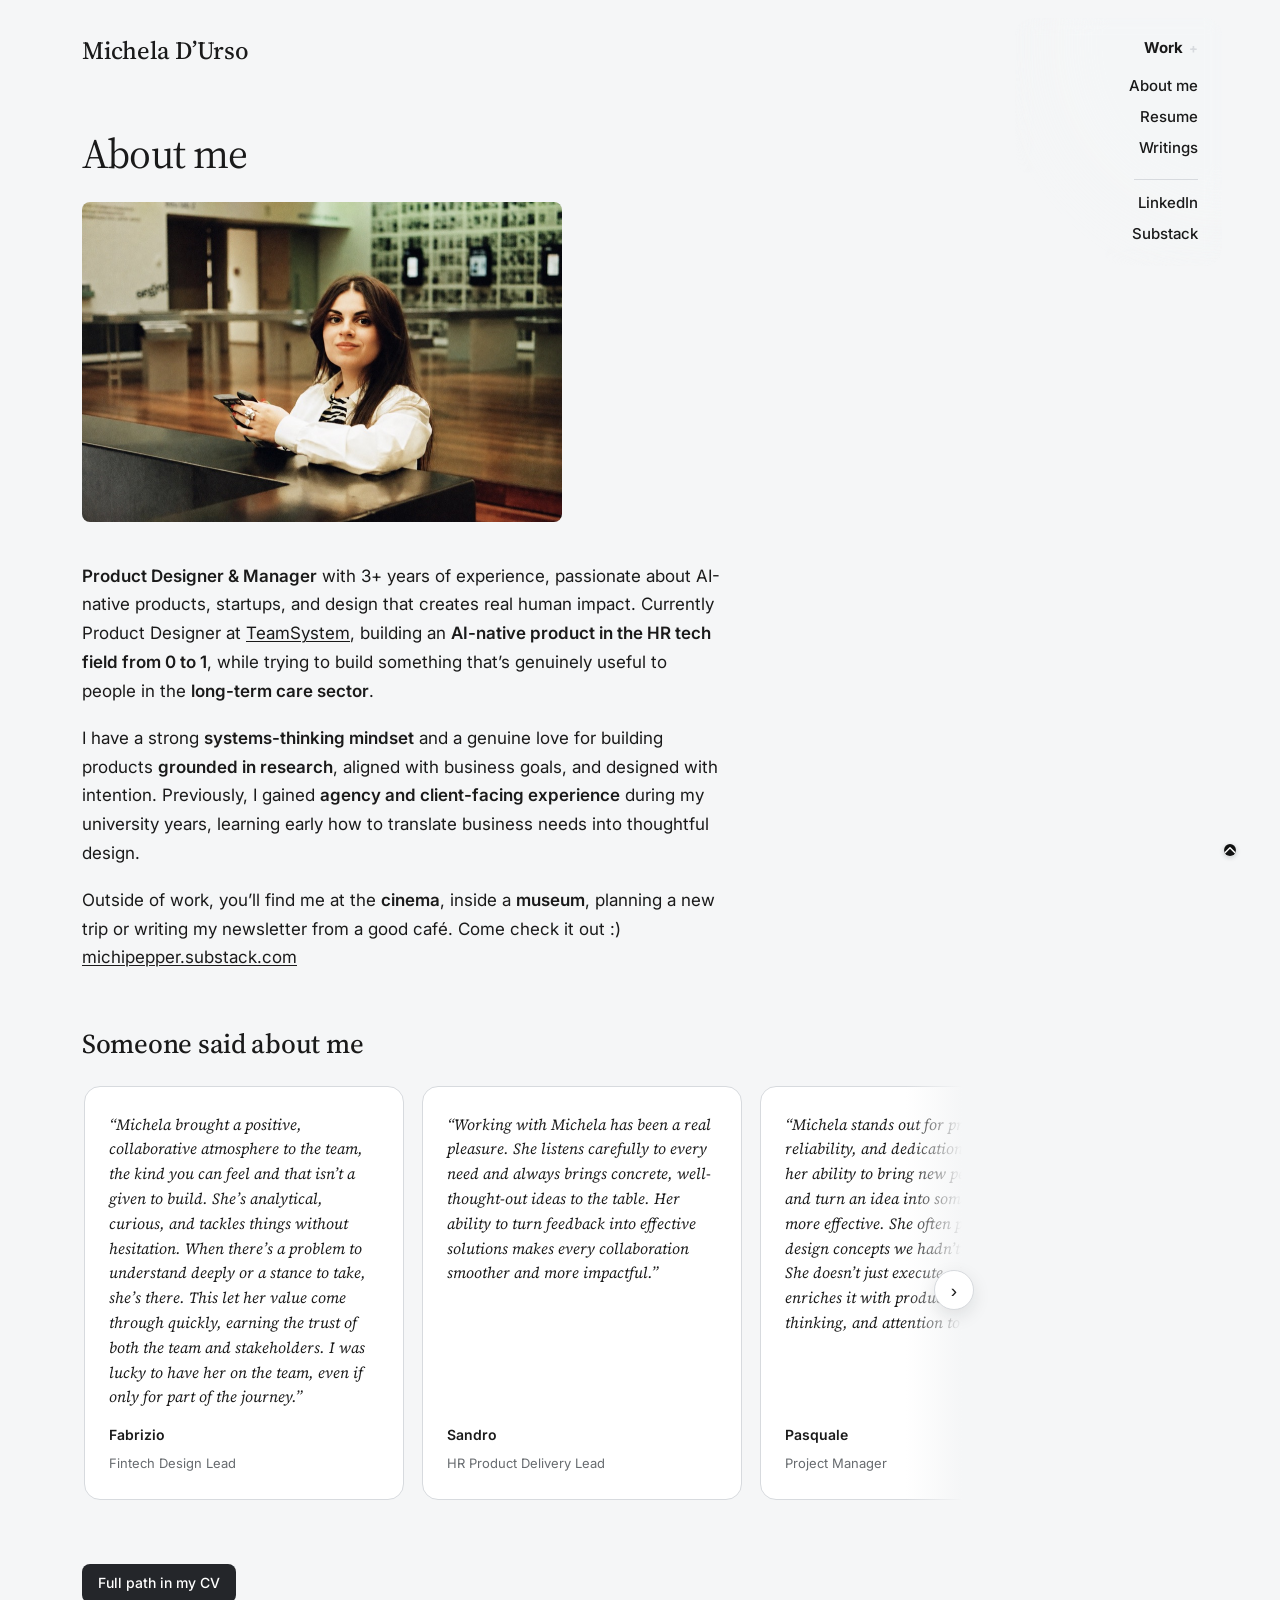
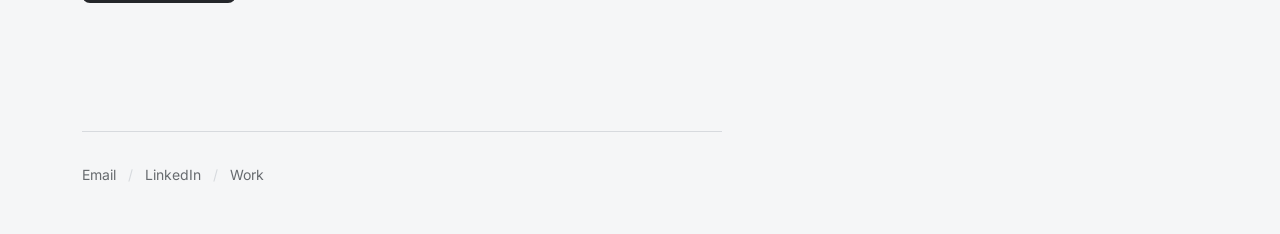
==== commit 7f168c7b: "fix about me" ====
--- a/about.html
+++ b/about.html
@@ -167,8 +167,13 @@
     <section class="testimonials">
       <h2>Someone said about me</h2>
       <div class="testimonial-carousel">
-      <div class="testimonial-grid" tabindex="0" role="region" aria-label="Testimonials, scroll horizontally">
-         <div class="testimonial-card">
+      <div class="testimonial-grid">
+        <div class="testimonial-card">
+          <p class="testimonial-quote">&ldquo;Michela brought a positive, collaborative atmosphere to the team, the kind you can feel and that isn’t a given to build. She’s analytical, curious, and tackles things without hesitation. When there’s a problem to understand deeply or a stance to take, she’s there. This let her value come through quickly, earning the trust of both the team and stakeholders. I was lucky to have her on the team, even if only for part of the journey.&rdquo;</p>
+          <div class="testimonial-name">Fabrizio</div>
+          <div class="testimonial-role">Fintech Design Lead</div>
+        </div>
+        <div class="testimonial-card">
           <p class="testimonial-quote">&ldquo;Working with Michela has been a real pleasure. She listens carefully to every need and always brings concrete, well-thought-out ideas to the table. Her ability to turn feedback into effective solutions makes every collaboration smoother and more impactful.&rdquo;</p>
           <div class="testimonial-name">Sandro</div>
           <div class="testimonial-role">HR Product Delivery Lead</div>
@@ -177,11 +182,6 @@
           <p class="testimonial-quote">&ldquo;Michela stands out for precision, reliability, and dedication, but also for her ability to bring new perspectives and turn an idea into something even more effective. She often proposed design concepts we hadn&rsquo;t considered. She doesn&rsquo;t just execute a brief, she enriches it with product and business thinking, and attention to detail.&rdquo;</p>
           <div class="testimonial-name">Pasquale</div>
           <div class="testimonial-role">Project Manager</div>
-        </div>
-        <div class="testimonial-card">
-          <p class="testimonial-quote">&ldquo;Working with Michela has been a real pleasure. She listens carefully to every need and always brings concrete, well-thought-out ideas to the table. Her ability to turn feedback into effective solutions makes every collaboration smoother and more impactful.&rdquo;</p>
-          <div class="testimonial-name">Sandro</div>
-          <div class="testimonial-role">HR Product Delivery Lead</div>
         </div>
       </div>
       <button class="tcar-btn prev" type="button" aria-label="Previous testimonials">&lsaquo;</button>
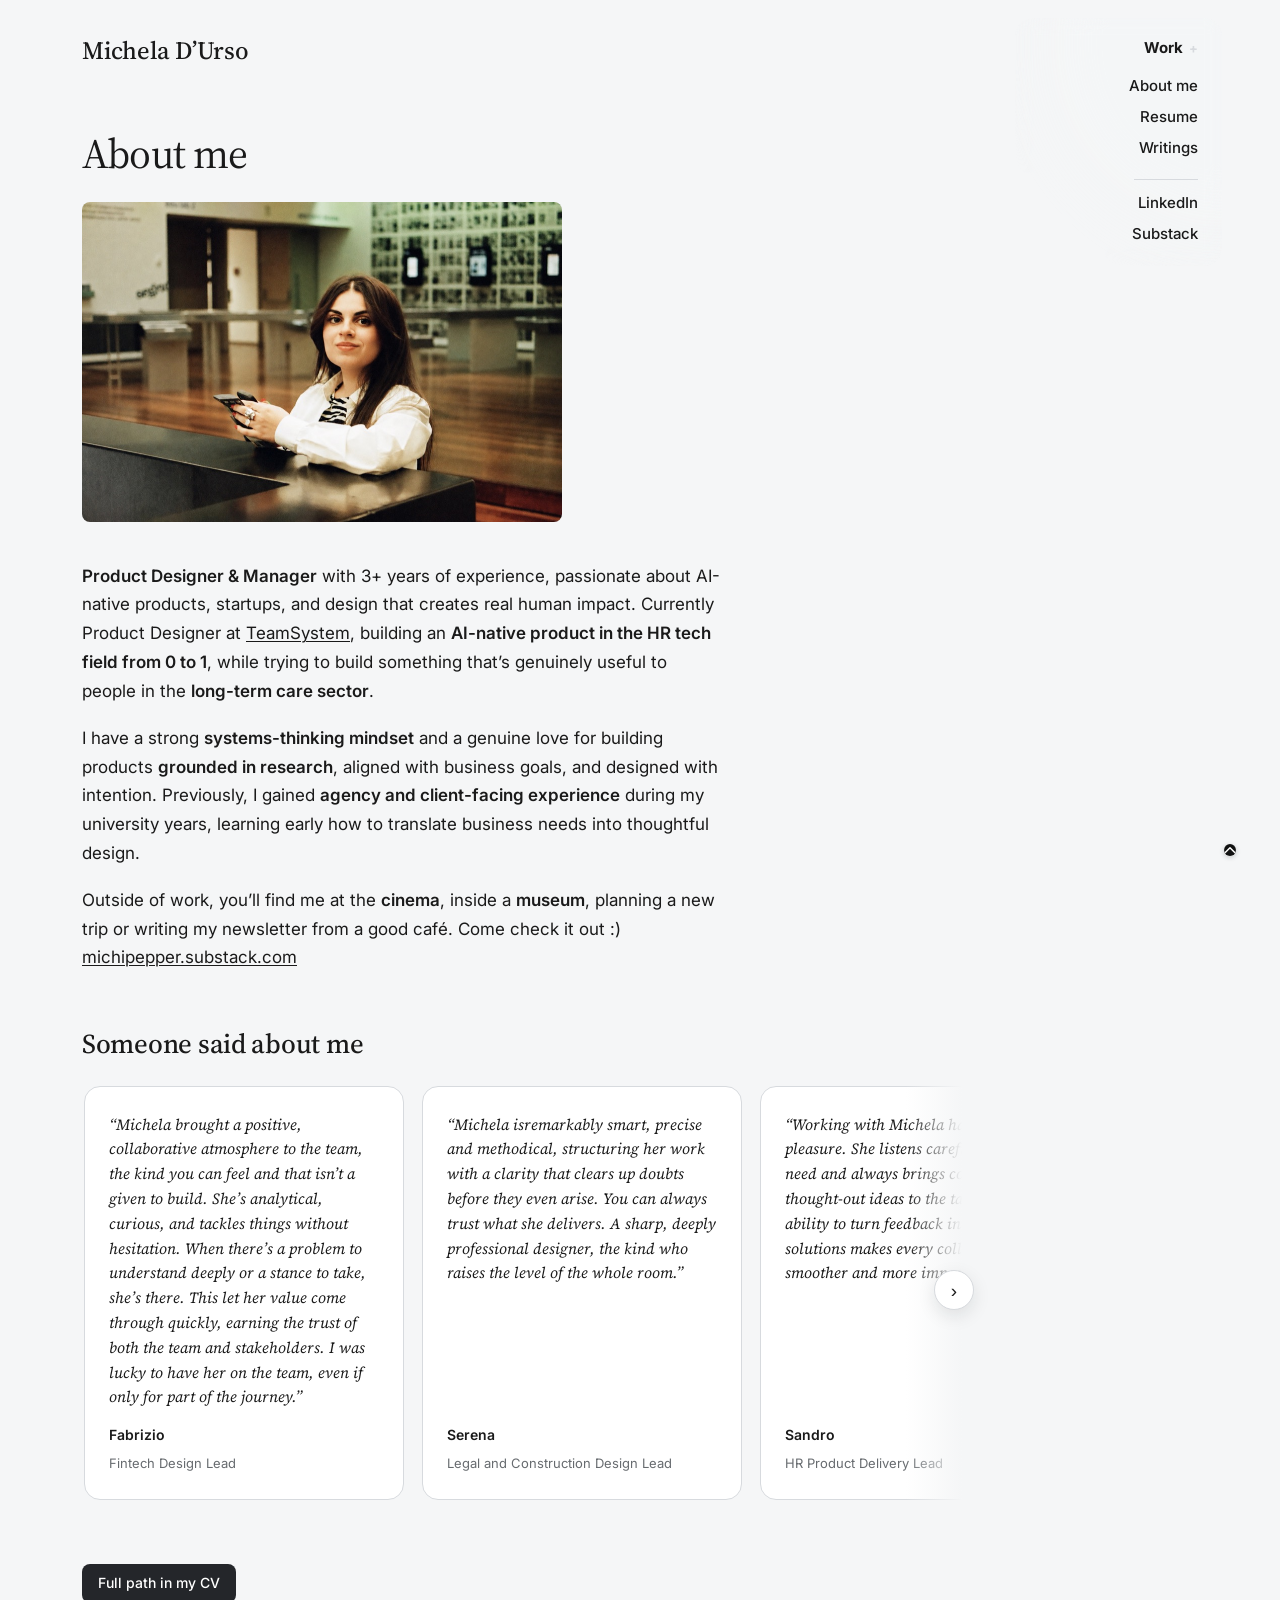
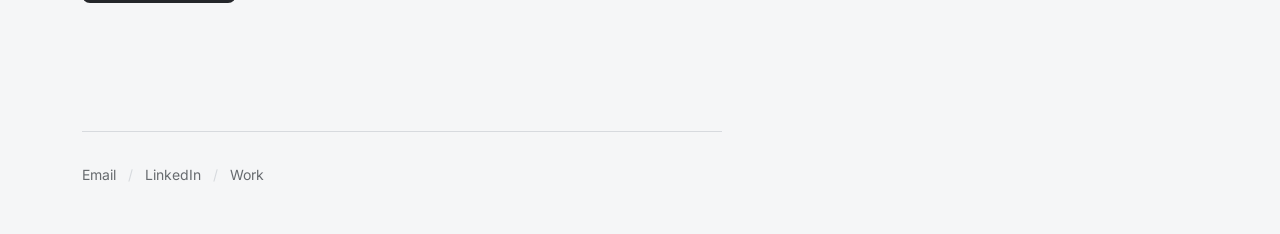
==== commit 091e00cf: "fix about me" ====
--- a/about.html
+++ b/about.html
@@ -172,6 +172,11 @@
           <p class="testimonial-quote">&ldquo;Michela brought a positive, collaborative atmosphere to the team, the kind you can feel and that isn’t a given to build. She’s analytical, curious, and tackles things without hesitation. When there’s a problem to understand deeply or a stance to take, she’s there. This let her value come through quickly, earning the trust of both the team and stakeholders. I was lucky to have her on the team, even if only for part of the journey.&rdquo;</p>
           <div class="testimonial-name">Fabrizio</div>
           <div class="testimonial-role">Fintech Design Lead</div>
+        </div>
+        <div class="testimonial-card">
+          <p class="testimonial-quote">&ldquo;Michela isremarkably smart, precise and methodical, structuring her work with a clarity that clears up doubts before they even arise. You can always trust what she delivers. A sharp, deeply professional designer, the kind who raises the level of the whole room.&rdquo;</p>
+          <div class="testimonial-name">Serena</div>
+          <div class="testimonial-role">Legal and Construction Design Lead</div>
         </div>
         <div class="testimonial-card">
           <p class="testimonial-quote">&ldquo;Working with Michela has been a real pleasure. She listens carefully to every need and always brings concrete, well-thought-out ideas to the table. Her ability to turn feedback into effective solutions makes every collaboration smoother and more impactful.&rdquo;</p>
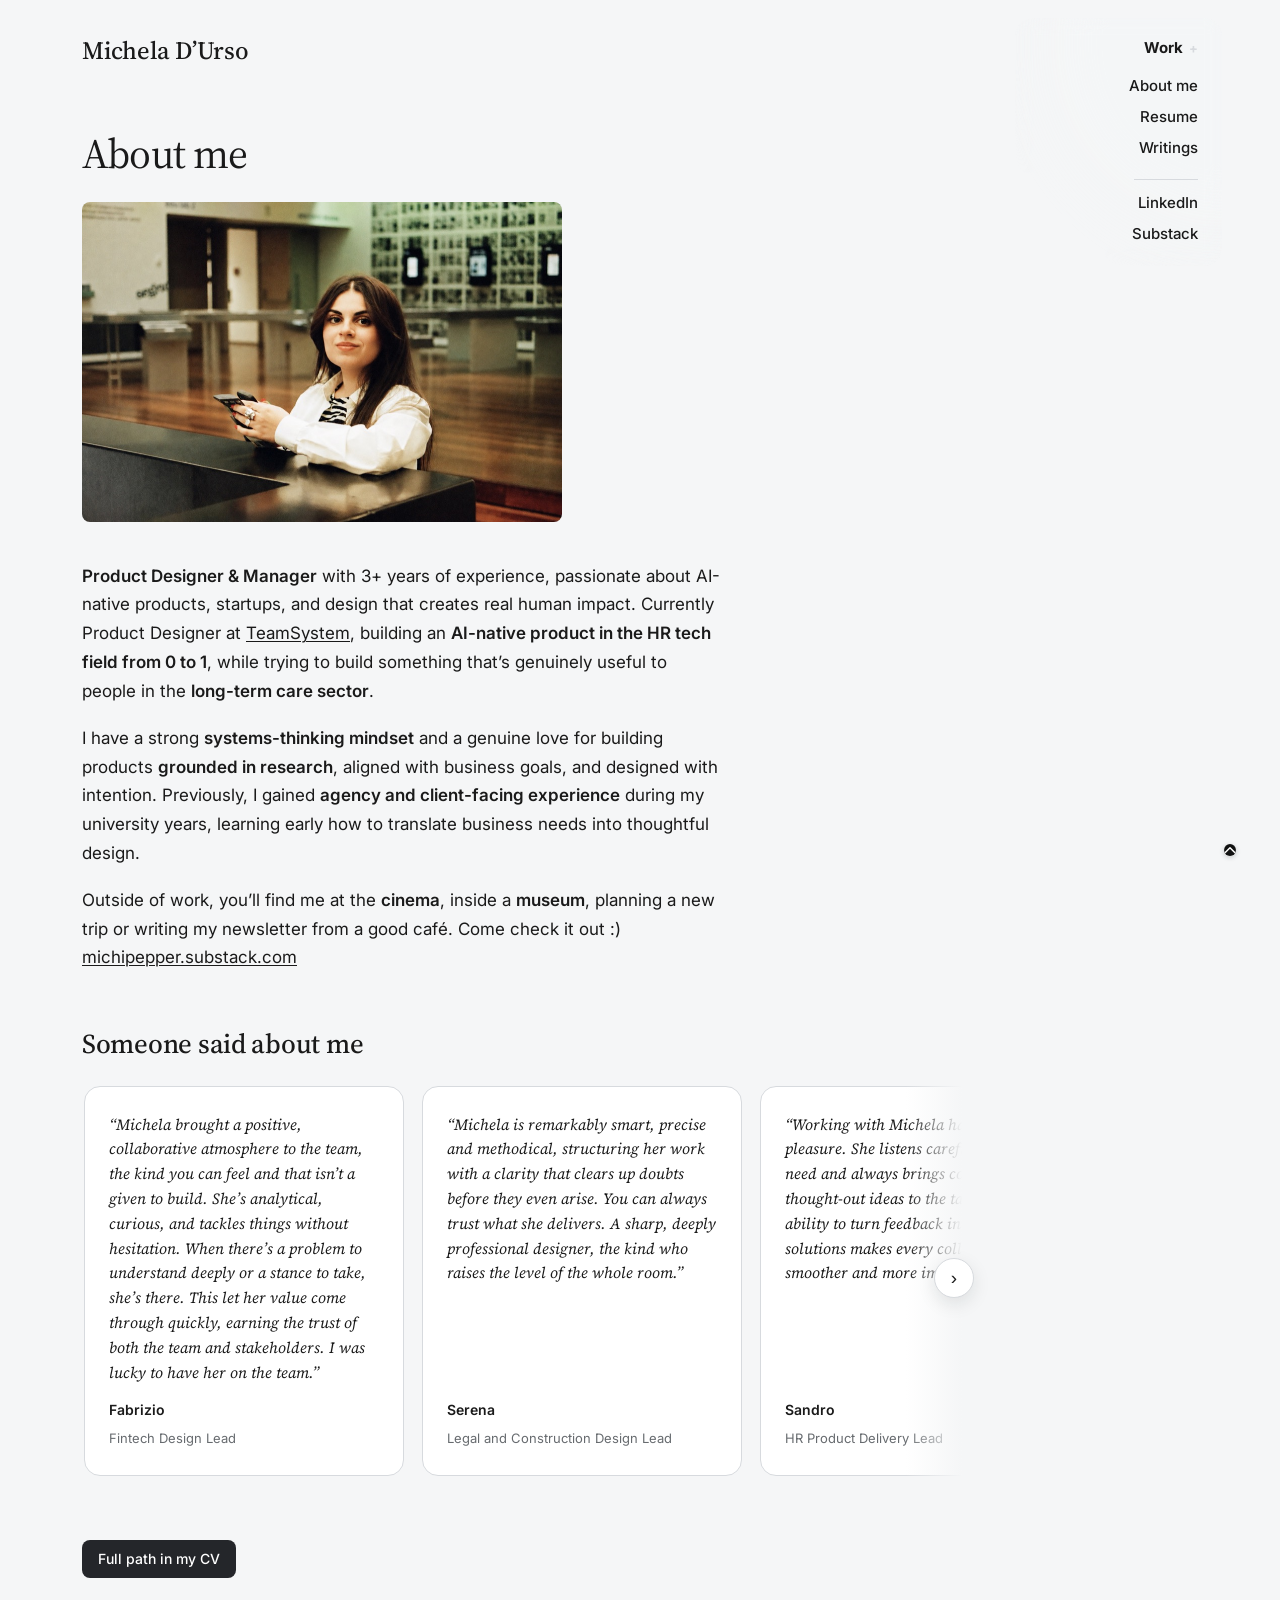
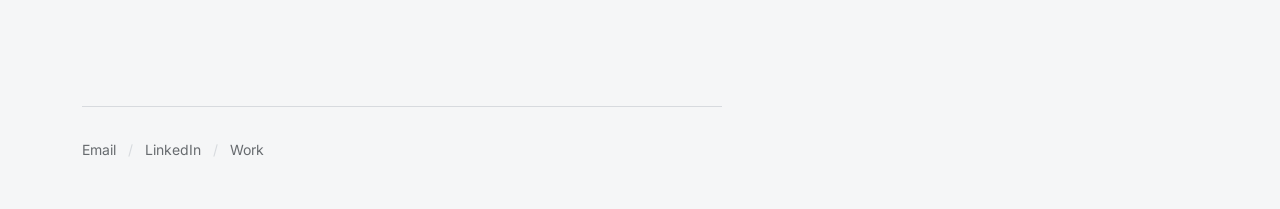
==== commit 8b8df4be: "fix about me" ====
--- a/about.html
+++ b/about.html
@@ -169,12 +169,12 @@
       <div class="testimonial-carousel">
       <div class="testimonial-grid">
         <div class="testimonial-card">
-          <p class="testimonial-quote">&ldquo;Michela brought a positive, collaborative atmosphere to the team, the kind you can feel and that isn’t a given to build. She’s analytical, curious, and tackles things without hesitation. When there’s a problem to understand deeply or a stance to take, she’s there. This let her value come through quickly, earning the trust of both the team and stakeholders. I was lucky to have her on the team, even if only for part of the journey.&rdquo;</p>
+          <p class="testimonial-quote">&ldquo;Michela brought a positive, collaborative atmosphere to the team, the kind you can feel and that isn’t a given to build. She’s analytical, curious, and tackles things without hesitation. When there’s a problem to understand deeply or a stance to take, she’s there. This let her value come through quickly, earning the trust of both the team and stakeholders. I was lucky to have her on the team.&rdquo;</p>
           <div class="testimonial-name">Fabrizio</div>
           <div class="testimonial-role">Fintech Design Lead</div>
         </div>
         <div class="testimonial-card">
-          <p class="testimonial-quote">&ldquo;Michela isremarkably smart, precise and methodical, structuring her work with a clarity that clears up doubts before they even arise. You can always trust what she delivers. A sharp, deeply professional designer, the kind who raises the level of the whole room.&rdquo;</p>
+          <p class="testimonial-quote">&ldquo;Michela is remarkably smart, precise and methodical, structuring her work with a clarity that clears up doubts before they even arise. You can always trust what she delivers. A sharp, deeply professional designer, the kind who raises the level of the whole room.&rdquo;</p>
           <div class="testimonial-name">Serena</div>
           <div class="testimonial-role">Legal and Construction Design Lead</div>
         </div>
